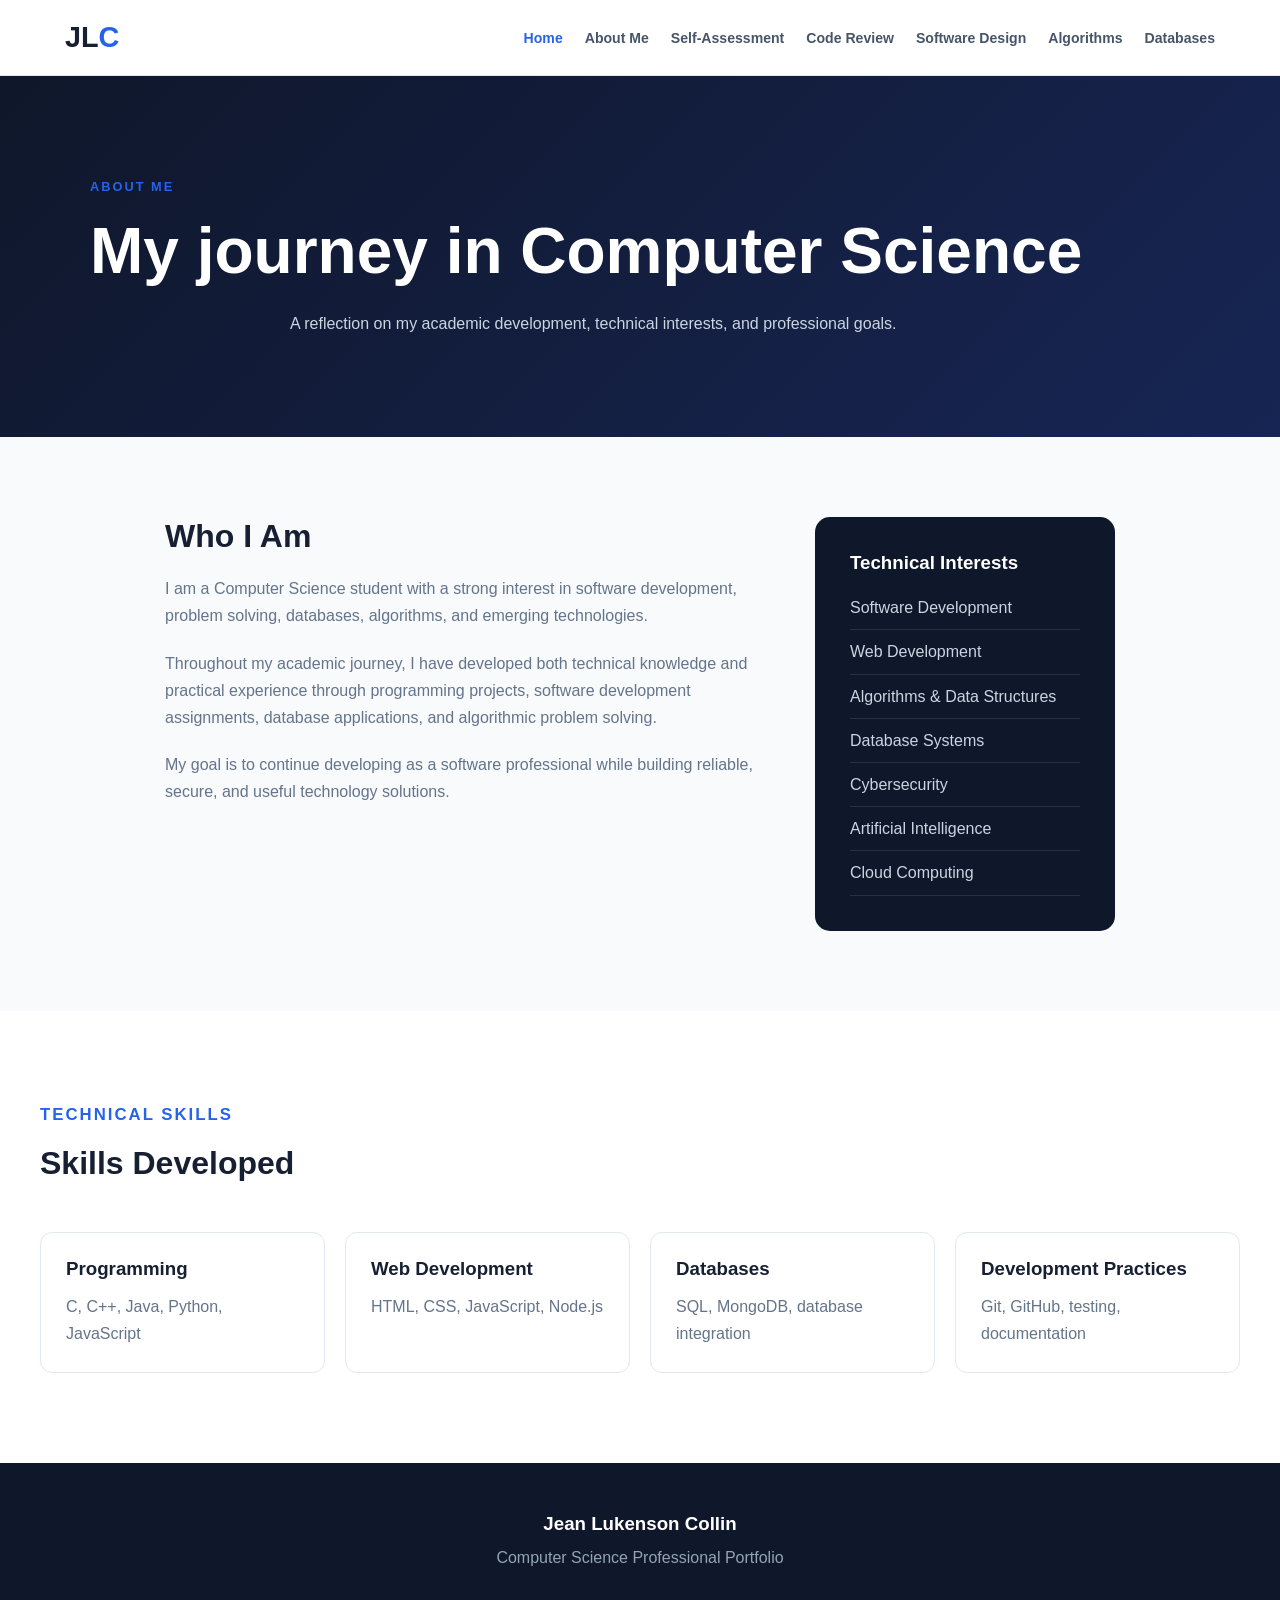
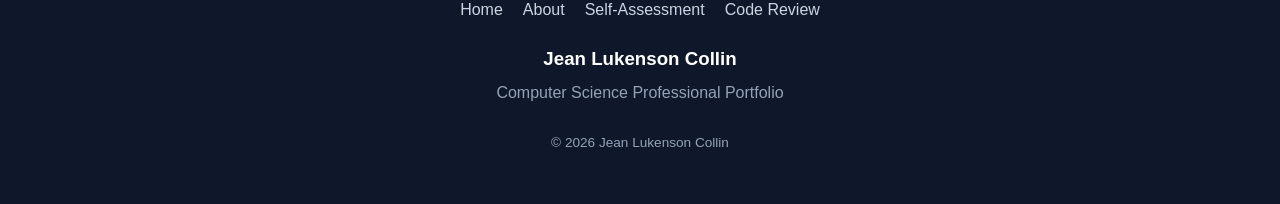
==== about.html @ 2017b3c6 "Adding the html files" ====
<!DOCTYPE html>
<html lang="en">
<head>

    <meta charset="UTF-8">
    <meta name="viewport" content="width=device-width, initial-scale=1.0">

    <meta name="description"
          content="About Jean Lukenson Collin">

    <title>About Me | Jean Lukenson Collin</title>

    <link rel="stylesheet" href="css/style.css">

</head>

<body>

<header class="header">

    <nav class="navbar">

        <a href="index.html" class="logo">
            JL<span>C</span>
        </a>

        <ul class="nav-links">
            <li><a href="index.html" class="active">Home</a></li>
            <li><a href="about.html">About Me</a></li>
            <li><a href="self-assessment.html">Self-Assessment</a></li>
            <li><a href="code-review.html">Code Review</a></li>
            <li><a href="software-design.html">Software Design</a></li>
            <li><a href="algorithms.html">Algorithms</a></li>
            <li><a href="databases.html">Databases</a></li>
        </ul>

    </nav>

</header>


<main>

<section class="page-hero">

<p class="eyebrow">ABOUT ME</p>

<h1>
My journey in Computer Science
</h1>

<p>
A reflection on my academic development, technical interests,
and professional goals.
</p>

</section>


<section class="content-section">

<div class="content-grid">

<div>

<h2>Who I Am</h2>

<p>
I am a Computer Science student with a strong interest in software
development, problem solving, databases, algorithms, and emerging
technologies.
</p>

<p>
Throughout my academic journey, I have developed both technical
knowledge and practical experience through programming projects,
software development assignments, database applications, and
algorithmic problem solving.
</p>

<p>
My goal is to continue developing as a software professional while
building reliable, secure, and useful technology solutions.
</p>

</div>


<div class="profile-box">

<h3>Technical Interests</h3>

<ul class="skill-list">

<li>Software Development</li>
<li>Web Development</li>
<li>Algorithms & Data Structures</li>
<li>Database Systems</li>
<li>Cybersecurity</li>
<li>Artificial Intelligence</li>
<li>Cloud Computing</li>

</ul>

</div>

</div>

</section>


<section class="section light-section">

<div class="section-heading">

<p class="eyebrow">TECHNICAL SKILLS</p>

<h2>Skills Developed</h2>

</div>


<div class="skills-grid">

<div class="skill-item">
<h3>Programming</h3>
<p>C, C++, Java, Python, JavaScript</p>
</div>

<div class="skill-item">
<h3>Web Development</h3>
<p>HTML, CSS, JavaScript, Node.js</p>
</div>

<div class="skill-item">
<h3>Databases</h3>
<p>SQL, MongoDB, database integration</p>
</div>

<div class="skill-item">
<h3>Development Practices</h3>
<p>Git, GitHub, testing, documentation</p>
</div>

</div>

</section>

</main>


<footer class="footer">

    <div>
        <h3>Jean Lukenson Collin</h3>
        <p>Computer Science Professional Portfolio</p>
    </div>

    <div class="footer-links">
        <a href="index.html">Home</a>
        <a href="about.html">About</a>
        <a href="self-assessment.html">Self-Assessment</a>
        <a href="code-review.html">Code Review</a>
    </div>
    
    <h3>Jean Lukenson Collin</h3>
    
    <p>
        Computer Science Professional Portfolio
</p>

<p class="copyright">
© 2026 Jean Lukenson Collin
</p>

</footer>

</body>
</html>
---- css/style.css ----
/* =========================================
   GLOBAL
========================================= */

* {
    margin: 0;
    padding: 0;
    box-sizing: border-box;
}

html {
    scroll-behavior: smooth;
}

body {
    font-family: Arial, Helvetica, sans-serif;
    line-height: 1.7;
    background: #f8fafc;
    color: #172033;
}

a {
    text-decoration: none;
}

p {
    color: #64748b;
}

h1,
h2,
h3 {
    line-height: 1.2;
}

h2 {
    font-size: 2rem;
    margin-bottom: 20px;
}

h3 {
    margin-bottom: 12px;
}


/* =========================================
   HEADER
========================================= */

.header {
    position: sticky;
    top: 0;
    z-index: 1000;
    background: rgba(255, 255, 255, 0.95);
    border-bottom: 1px solid #e2e8f0;
    backdrop-filter: blur(12px);
}

.navbar {
    max-width: 1200px;
    margin: auto;
    min-height: 75px;
    padding: 0 25px;

    display: flex;
    align-items: center;
    justify-content: space-between;
}

.logo {
    font-size: 1.8rem;
    font-weight: 800;
    color: #172033;
}

.logo span {
    color: #2563eb;
}

.nav-links {
    list-style: none;

    display: flex;
    align-items: center;
    gap: 22px;
}

.nav-links a {
    color: #475569;
    font-size: 0.88rem;
    font-weight: 600;

    transition: 0.3s;
}

.nav-links a:hover,
.nav-links a.active {
    color: #2563eb;
}


/* =========================================
   HERO
========================================= */

.hero {
    min-height: 650px;

    display: flex;
    align-items: center;

    background:
        radial-gradient(
            circle at top right,
            rgba(37, 99, 235, 0.18),
            transparent 35%
        ),
        linear-gradient(
            135deg,
            #0f172a,
            #172554
        );

    color: white;
}

.hero-content {
    max-width: 1200px;
    width: 100%;
    margin: auto;
    padding: 80px 25px;
}

.eyebrow {
    color: #2563eb;
    font-size: 0.8rem;
    font-weight: 800;
    letter-spacing: 2px;
    margin-bottom: 15px;
}

.hero .eyebrow {
    color: #93c5fd;
}

.hero h1 {
    max-width: 850px;
    font-size: clamp(3rem, 7vw, 5.5rem);
    margin-bottom: 30px;
}

.hero h1 span {
    color: #60a5fa;
}

.hero-description {
    max-width: 700px;
    font-size: 1.15rem;
    color: #cbd5e1;
    margin-bottom: 35px;
}


/* =========================================
   BUTTONS
========================================= */

.hero-buttons {
    display: flex;
    gap: 15px;
    flex-wrap: wrap;
}

.btn {
    display: inline-block;

    padding: 13px 22px;

    border-radius: 8px;

    font-weight: 700;

    transition: 0.3s;
}

.btn-primary {
    background: #2563eb;
    color: white;
}

.btn-primary:hover {
    background: #1d4ed8;
    transform: translateY(-2px);
}

.btn-secondary {
    background: white;
    color: #172033;
    border: 1px solid #cbd5e1;
}

.btn-secondary:hover {
    border-color: #2563eb;
    color: #2563eb;
    transform: translateY(-2px);
}


/* =========================================
   SECTIONS
========================================= */

.section {
    max-width: 1200px;
    margin: auto;
    padding: 90px 25px;
}

.section-heading {
    max-width: 700px;
    margin-bottom: 50px;
}

.section-heading p {
    font-size: 1.05rem;
}


/* =========================================
   CARDS
========================================= */

.cards {
    display: grid;
    grid-template-columns:
        repeat(3, 1fr);

    gap: 25px;
}

.card {
    background: white;

    border: 1px solid #e2e8f0;

    border-radius: 15px;

    padding: 35px;

    box-shadow:
        0 10px 30px rgba(15, 23, 42, 0.05);

    transition: 0.3s;
}

.card:hover {
    transform: translateY(-8px);

    box-shadow:
        0 20px 40px rgba(15, 23, 42, 0.10);
}

.card-number {
    font-size: 0.8rem;
    font-weight: 800;
    color: #2563eb;

    margin-bottom: 25px;
}

.card h3 {
    font-size: 1.35rem;
}

.card p {
    margin-bottom: 25px;
}

.card-link {
    color: #2563eb;
    font-weight: 700;
}


/* =========================================
   STATS
========================================= */

.stats-section {
    background: #eef4ff;
    padding: 55px 25px;
}

.stats {
    max-width: 900px;
    margin: auto;

    display: grid;
    grid-template-columns:
        repeat(3, 1fr);

    text-align: center;
}

.stats strong {
    display: block;

    font-size: 2.5rem;

    color: #2563eb;
}

.stats span {
    color: #64748b;
}


/* =========================================
   PAGE HERO
========================================= */

.page-hero {
    background:
        linear-gradient(
            135deg,
            #0f172a,
            #172554
        );

    color: white;

    padding: 100px 25px;
}

.page-hero > * {
    max-width: 1100px;
    margin-left: auto;
    margin-right: auto;
}

.page-hero h1 {
    font-size: clamp(2.5rem, 5vw, 4rem);
    margin-bottom: 20px;
}

.page-hero p:not(.eyebrow) {
    color: #cbd5e1;
    max-width: 700px;
}


/* =========================================
   CONTENT
========================================= */

.content-section {
    max-width: 1000px;
    margin: auto;
    padding: 80px 25px;
}

.content-section p {
    margin-bottom: 20px;
}

.content-section h2 {
    margin-top: 45px;
}

.content-section h2:first-child {
    margin-top: 0;
}


/* =========================================
   ABOUT GRID
========================================= */

.content-grid {
    display: grid;
    grid-template-columns:
        2fr 1fr;

    gap: 50px;
}

.profile-box {
    background: #0f172a;

    padding: 35px;

    border-radius: 15px;

    color: white;
}

.profile-box h3 {
    color: white;
}

.skill-list {
    list-style: none;
}

.skill-list li {
    color: #cbd5e1;

    padding: 8px 0;

    border-bottom: 1px solid
        rgba(255,255,255,0.1);
}


/* =========================================
   LIGHT SECTION
========================================= */

.light-section {
    max-width: none;

    background: white;
}

.light-section > * {
    max-width: 1200px;
    margin-left: auto;
    margin-right: auto;
}


/* =========================================
   SKILLS
========================================= */

.skills-grid {
    display: grid;

    grid-template-columns:
        repeat(4, 1fr);

    gap: 20px;

    margin-top: 30px;
}

.skill-item {
    padding: 25px;

    background: white;

    border: 1px solid #e2e8f0;

    border-radius: 12px;
}

.skill-item h3 {
    color: #172033;
}


/* =========================================
   ARTIFACTS
========================================= */

.artifact-section {
    max-width: 1200px;

    margin: auto;

    padding: 80px 25px;

    display: grid;

    grid-template-columns:
        repeat(3, 1fr);

    gap: 25px;
}

.artifact-card {
    background: white;

    border: 1px solid #e2e8f0;

    border-radius: 15px;

    padding: 35px;

    box-shadow:
        0 10px 30px rgba(15, 23, 42, 0.05);
}

.artifact-card.featured {
    border: 2px solid #2563eb;

    box-shadow:
        0 15px 35px rgba(37, 99, 235, 0.12);
}

.artifact-icon {
    width: 50px;
    height: 50px;

    display: flex;
    align-items: center;
    justify-content: center;

    border-radius: 10px;

    background: #eff6ff;

    color: #2563eb;

    font-weight: 800;

    margin-bottom: 25px;
}

.artifact-card p {
    margin-bottom: 25px;
}


/* =========================================
   VIDEO
========================================= */

.video-container {
    position: relative;

    width: 100%;

    padding-bottom: 56.25%;

    height: 0;

    overflow: hidden;

    border-radius: 15px;

    background: #0f172a;

    margin-bottom: 50px;
}

.video-container iframe,
.video-container video {
    position: absolute;
    width: 100%;
    height: 100%;
    left: 0;
    top: 0;
    border: none;
    object-fit: contain;
}


/* =========================================
   FOOTER
========================================= */

.footer {
    background: #0f172a;

    color: white;

    padding: 50px 25px;

    text-align: center;
}

.footer h3 {
    margin-bottom: 8px;
}

.footer p {
    color: #94a3b8;
}

.footer-links {
    display: flex;

    justify-content: center;

    gap: 20px;

    flex-wrap: wrap;

    margin: 25px 0;
}

.footer-links a {
    color: #cbd5e1;
}

.footer-links a:hover {
    color: #60a5fa;
}

.copyright {
    margin-top: 25px;

    font-size: 0.85rem;
}


/* =========================================
   RESPONSIVE
========================================= */

@media (max-width: 1000px) {

    .nav-links {
        gap: 12px;
    }

    .cards,
    .artifact-section {
        grid-template-columns: 1fr;
    }

    .skills-grid {
        grid-template-columns:
            repeat(2, 1fr);
    }

}


@media (max-width: 750px) {

    .navbar {
        flex-direction: column;

        padding: 18px;
    }

    .nav-links {
        flex-wrap: wrap;

        justify-content: center;

        margin-top: 15px;
    }

    .hero {
        min-height: auto;
    }

    .hero h1 {
        font-size: 3rem;
    }

    .content-grid {
        grid-template-columns: 1fr;
    }

    .stats {
        grid-template-columns: 1fr;

        gap: 30px;
    }

}


@media (max-width: 500px) {

    .hero h1 {
        font-size: 2.4rem;
    }

    .skills-grid {
        grid-template-columns: 1fr;
    }

    .hero-buttons {
        flex-direction: column;
    }

    .hero-buttons .btn {
        text-align: center;
    }

}

/* =========================================
   CUSTOM VIDEO CONTROLS BUTTONS
========================================= */

.video-controls-buttons {
    display: flex;
    justify-content: center;
    gap: 15px;
    margin-top: -30px; /* Aligne les boutons juste sous l'espace de la vidéo */
    margin-bottom: 30px;
}

.video-controls-buttons .btn {
    cursor: pointer;
    font-size: 0.9rem;
    padding: 10px 18px;
    box-shadow: 0 4px 6px rgba(0, 0, 0, 0.05);
}
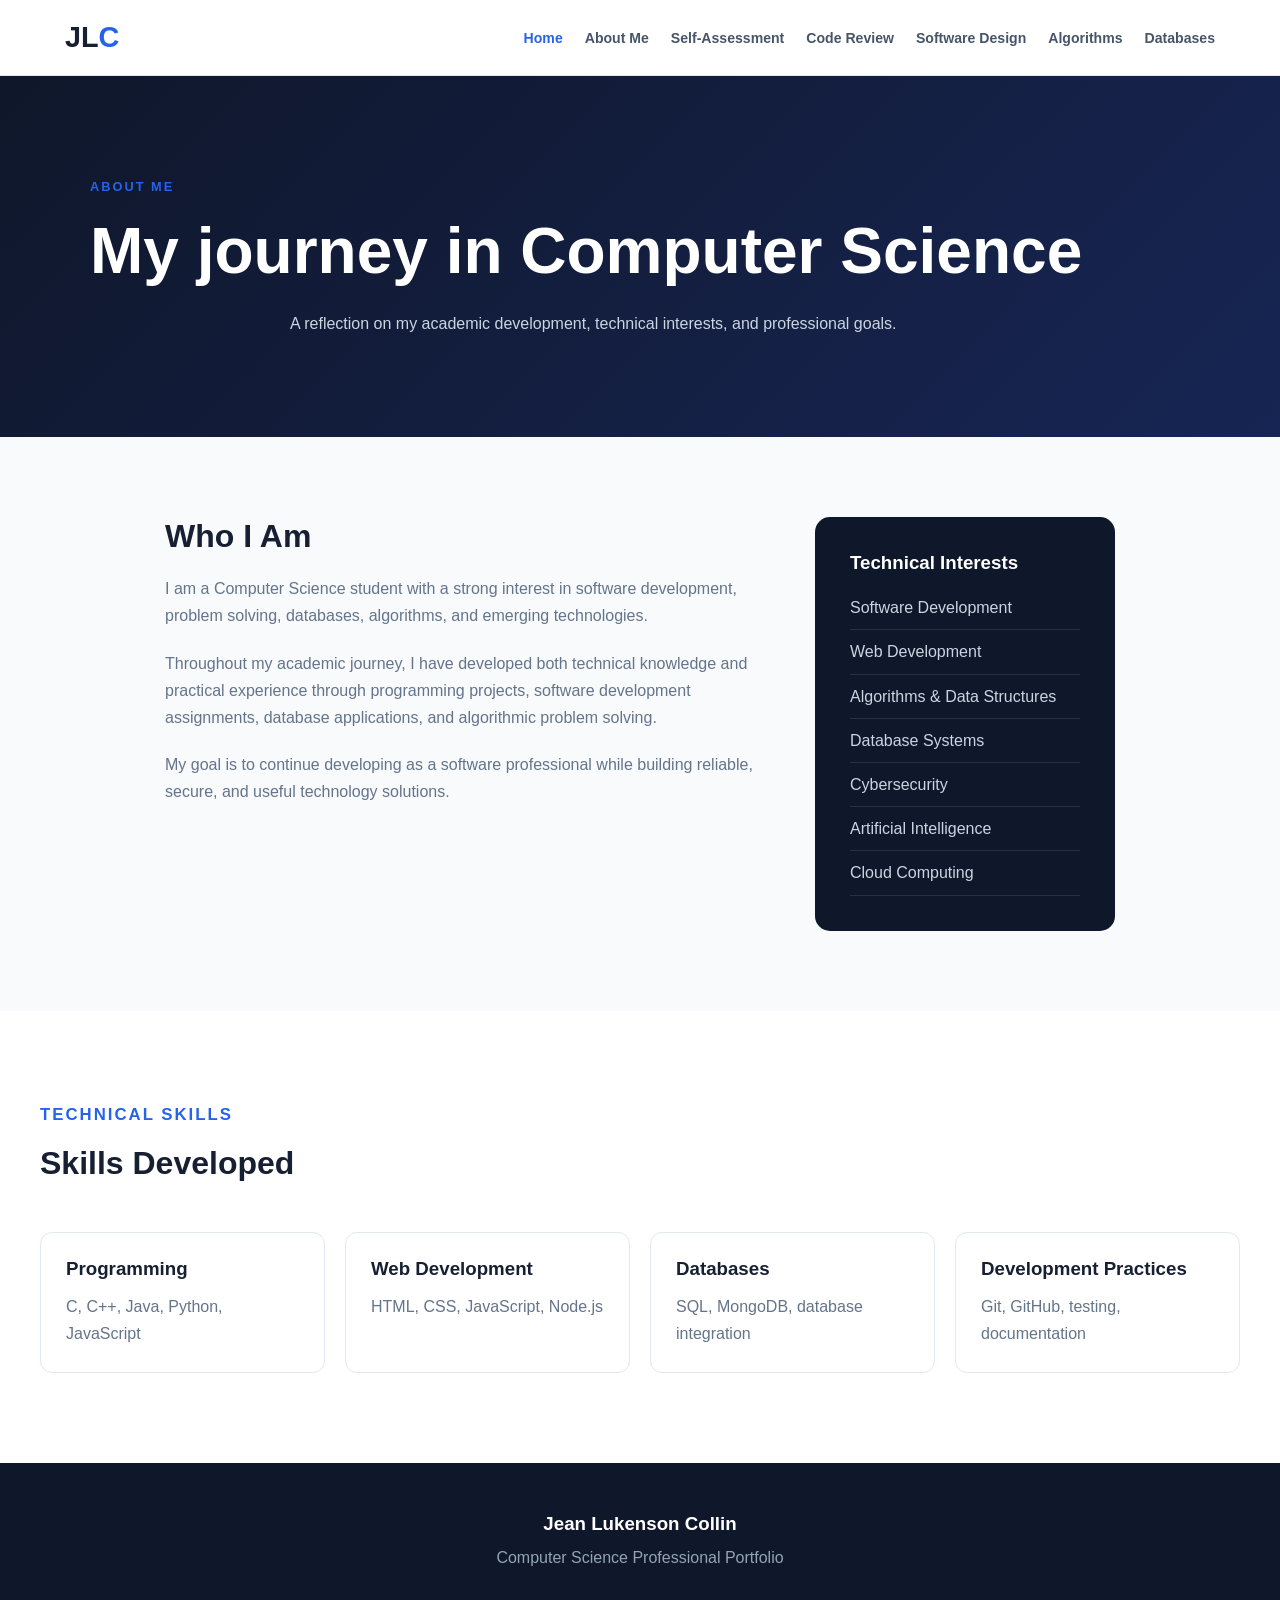
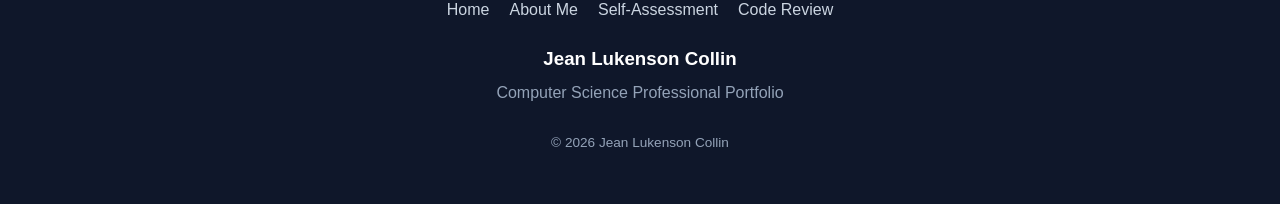
==== commit 8003813f: "Fixing header and footer html files" ====
--- a/about.html
+++ b/about.html
@@ -1,17 +1,15 @@
 <!DOCTYPE html>
 <html lang="en">
 <head>
-
     <meta charset="UTF-8">
     <meta name="viewport" content="width=device-width, initial-scale=1.0">
 
     <meta name="description"
-          content="About Jean Lukenson Collin">
+          content="Computer Science professional portfolio of Jean Lukenson Collin">
 
-    <title>About Me | Jean Lukenson Collin</title>
+    <title>Jean Lukenson Collin | Computer Science Portfolio</title>
 
     <link rel="stylesheet" href="css/style.css">
-
 </head>
 
 <body>
@@ -158,7 +156,7 @@
 
     <div class="footer-links">
         <a href="index.html">Home</a>
-        <a href="about.html">About</a>
+        <a href="about.html">About Me</a>
         <a href="self-assessment.html">Self-Assessment</a>
         <a href="code-review.html">Code Review</a>
     </div>
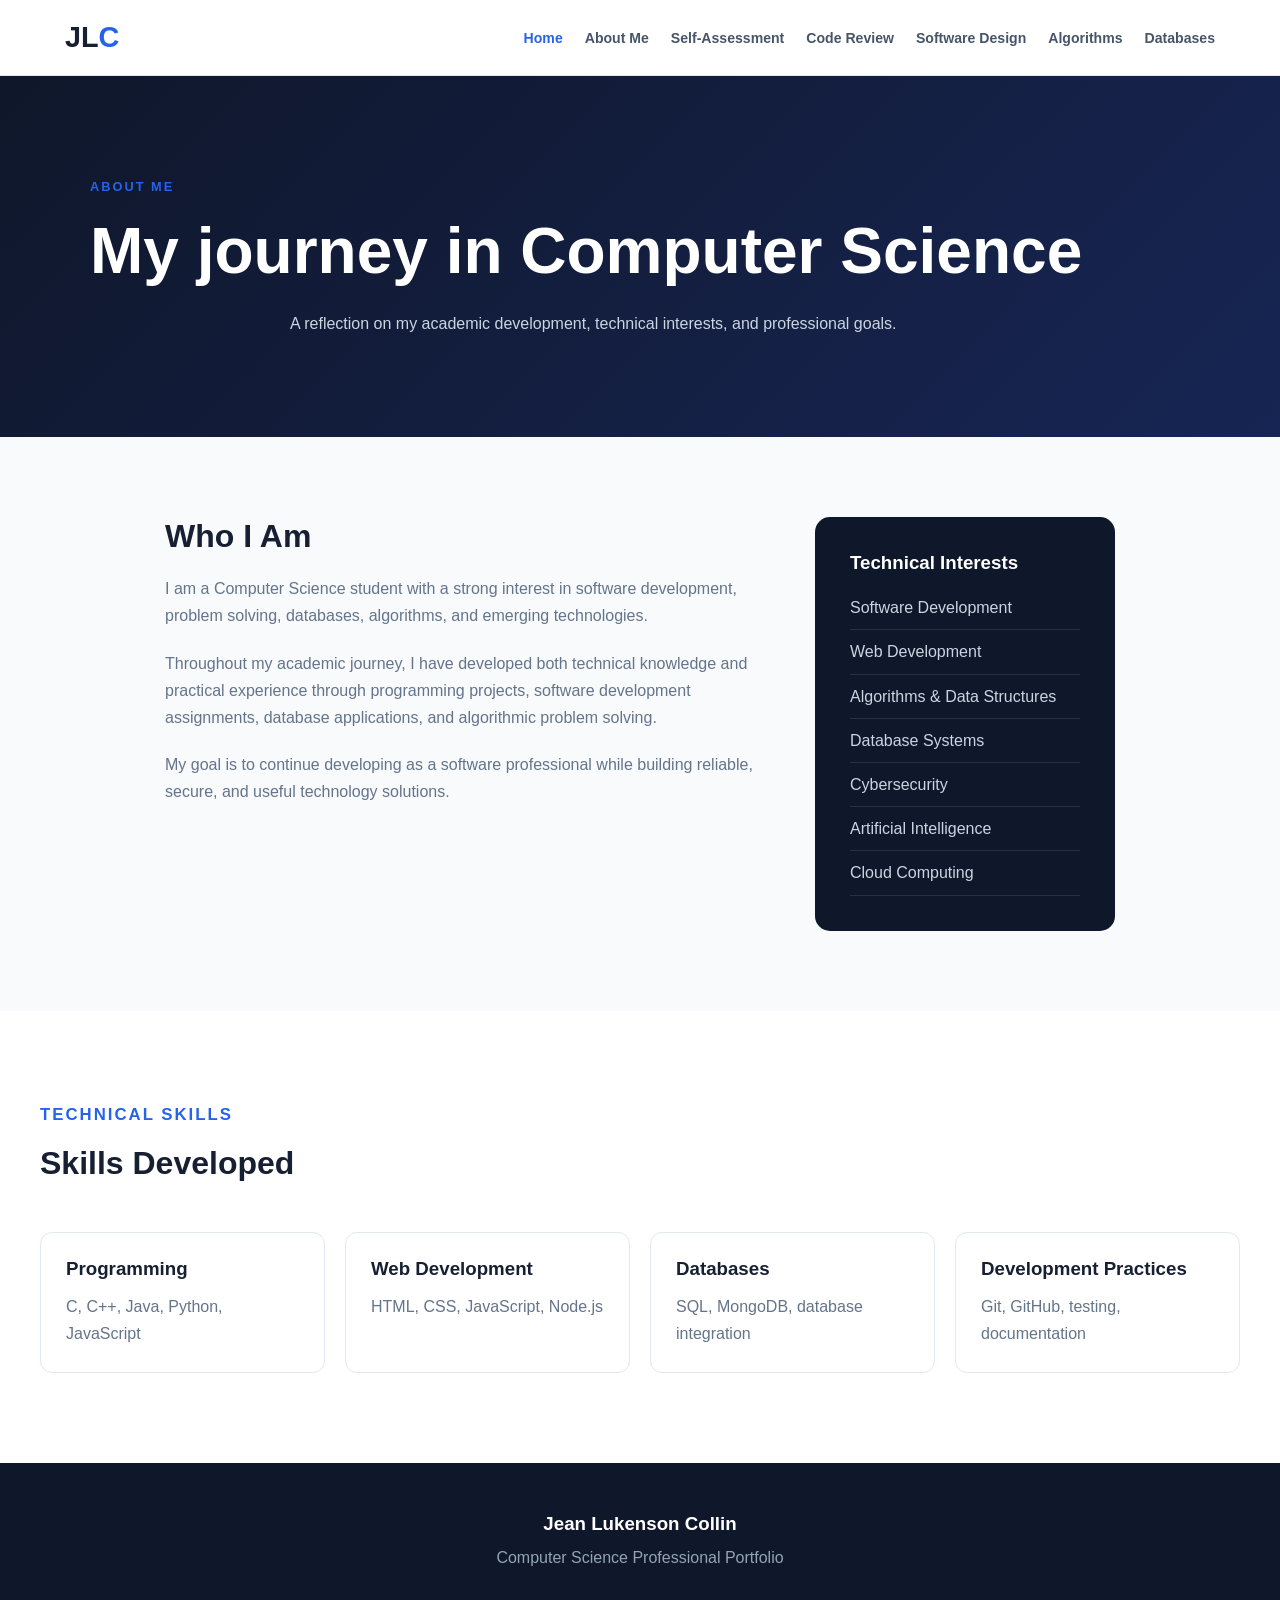
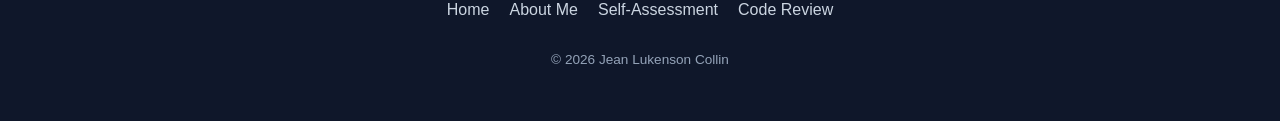
==== commit 72230b14: "Fixing header and footer html files" ====
--- a/about.html
+++ b/about.html
@@ -5,9 +5,9 @@
     <meta name="viewport" content="width=device-width, initial-scale=1.0">
 
     <meta name="description"
-          content="Computer Science professional portfolio of Jean Lukenson Collin">
+          content="About Jean Lukenson Collin">
 
-    <title>Jean Lukenson Collin | Computer Science Portfolio</title>
+    <title>About Me  | Jean Lukenson Collin </title>
 
     <link rel="stylesheet" href="css/style.css">
 </head>
@@ -161,12 +161,6 @@
         <a href="code-review.html">Code Review</a>
     </div>
     
-    <h3>Jean Lukenson Collin</h3>
-    
-    <p>
-        Computer Science Professional Portfolio
-</p>
-
 <p class="copyright">
 © 2026 Jean Lukenson Collin
 </p>
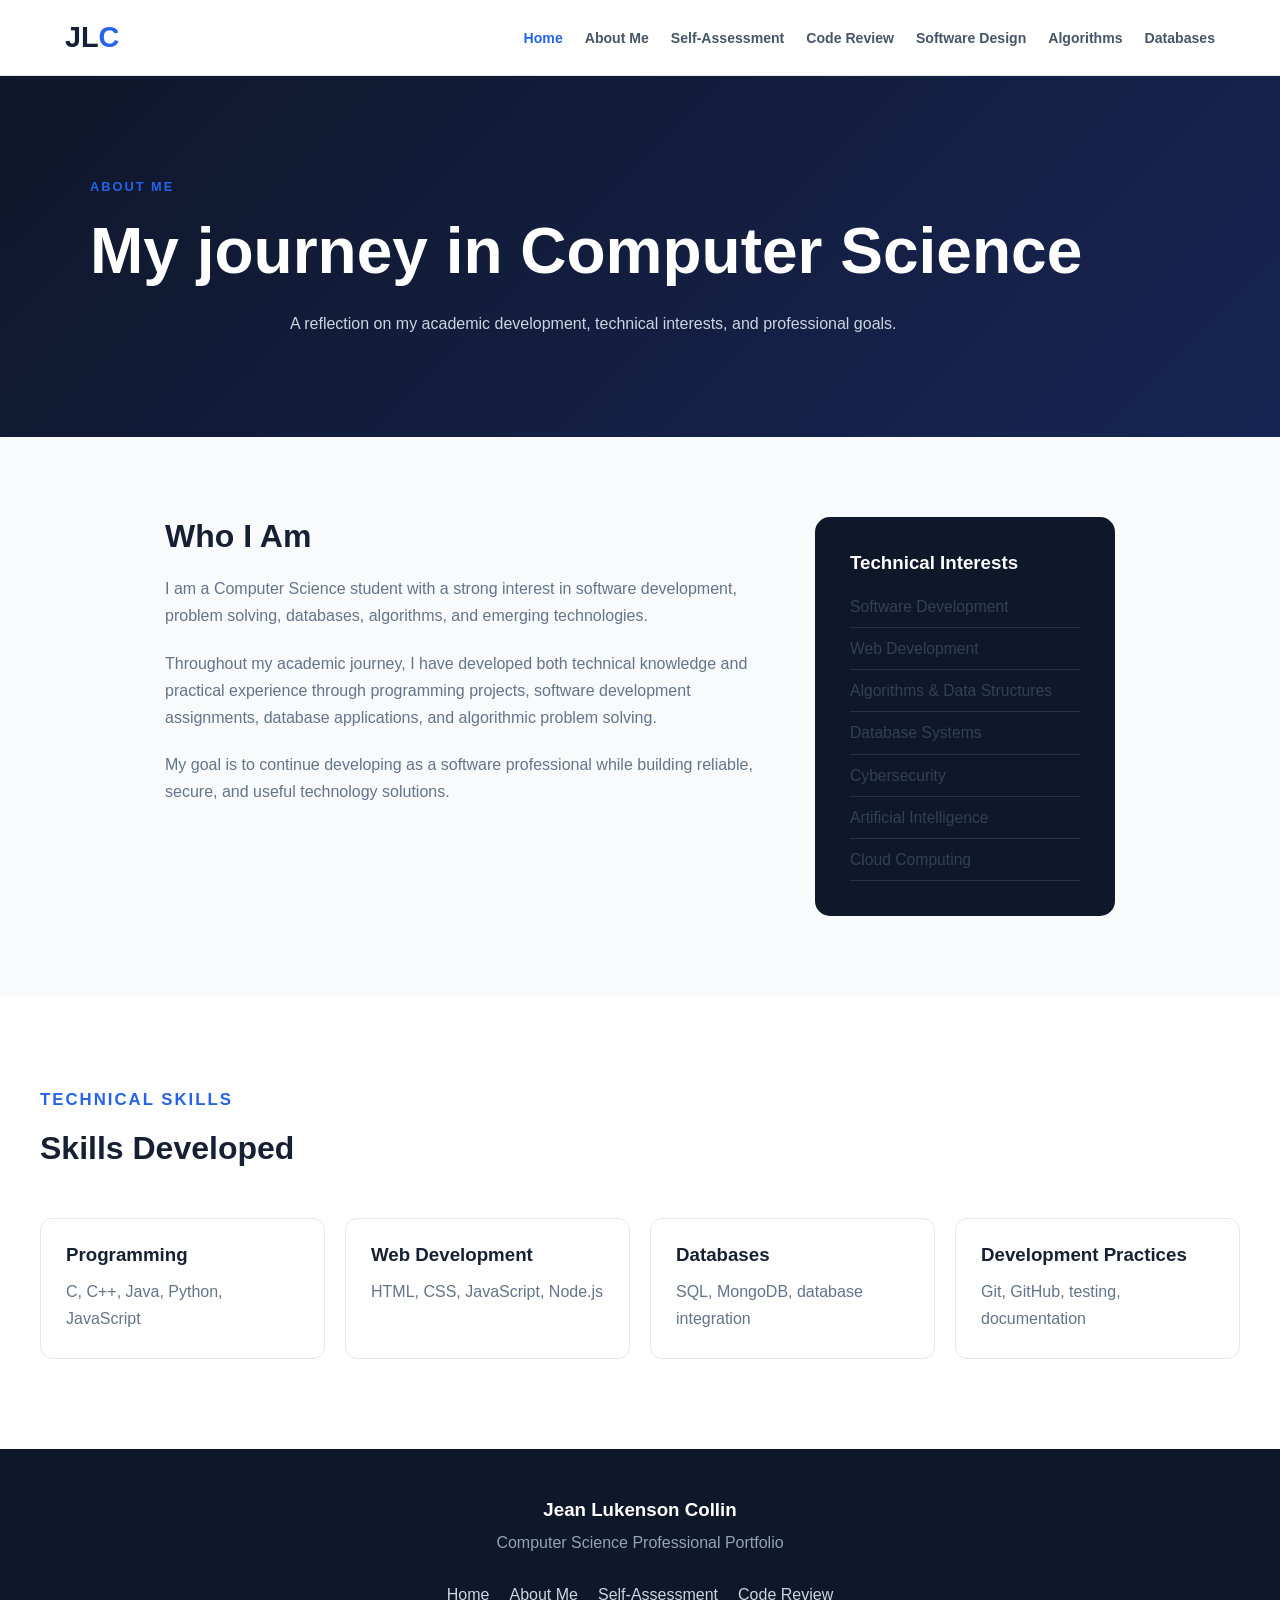
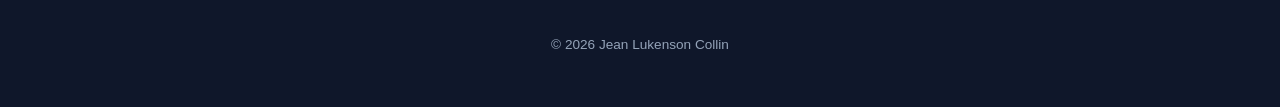
==== commit 54e9c364: "editing algorithm.html and style.css" ====
--- a/about.html
+++ b/about.html
@@ -1,171 +1,172 @@
 <!DOCTYPE html>
 <html lang="en">
+
 <head>
     <meta charset="UTF-8">
     <meta name="viewport" content="width=device-width, initial-scale=1.0">
 
-    <meta name="description"
-          content="About Jean Lukenson Collin">
+    <meta name="description" content="About Jean Lukenson Collin">
 
-    <title>About Me  | Jean Lukenson Collin </title>
+    <title>About Me | Jean Lukenson Collin </title>
 
     <link rel="stylesheet" href="css/style.css">
 </head>
 
 <body>
 
-<header class="header">
+    <header class="header">
 
-    <nav class="navbar">
+        <nav class="navbar">
 
-        <a href="index.html" class="logo">
-            JL<span>C</span>
-        </a>
+            <a href="index.html" class="logo">
+                JL<span>C</span>
+            </a>
 
-        <ul class="nav-links">
-            <li><a href="index.html" class="active">Home</a></li>
-            <li><a href="about.html">About Me</a></li>
-            <li><a href="self-assessment.html">Self-Assessment</a></li>
-            <li><a href="code-review.html">Code Review</a></li>
-            <li><a href="software-design.html">Software Design</a></li>
-            <li><a href="algorithms.html">Algorithms</a></li>
-            <li><a href="databases.html">Databases</a></li>
-        </ul>
+            <ul class="nav-links">
+                <li><a href="index.html" class="active">Home</a></li>
+                <li><a href="about.html">About Me</a></li>
+                <li><a href="self-assessment.html">Self-Assessment</a></li>
+                <li><a href="code-review.html">Code Review</a></li>
+                <li><a href="software-design.html">Software Design</a></li>
+                <li><a href="algorithms.html">Algorithms</a></li>
+                <li><a href="databases.html">Databases</a></li>
+            </ul>
 
-    </nav>
+        </nav>
 
-</header>
+    </header>
 
 
-<main>
+    <main>
 
-<section class="page-hero">
+        <section class="page-hero">
 
-<p class="eyebrow">ABOUT ME</p>
+            <p class="eyebrow">ABOUT ME</p>
 
-<h1>
-My journey in Computer Science
-</h1>
+            <h1>
+                My journey in Computer Science
+            </h1>
 
-<p>
-A reflection on my academic development, technical interests,
-and professional goals.
-</p>
+            <p>
+                A reflection on my academic development, technical interests,
+                and professional goals.
+            </p>
 
-</section>
+        </section>
 
 
-<section class="content-section">
+        <section class="content-section">
 
-<div class="content-grid">
+            <div class="content-grid">
 
-<div>
+                <div>
 
-<h2>Who I Am</h2>
+                    <h2>Who I Am</h2>
 
-<p>
-I am a Computer Science student with a strong interest in software
-development, problem solving, databases, algorithms, and emerging
-technologies.
-</p>
+                    <p>
+                        I am a Computer Science student with a strong interest in software
+                        development, problem solving, databases, algorithms, and emerging
+                        technologies.
+                    </p>
 
-<p>
-Throughout my academic journey, I have developed both technical
-knowledge and practical experience through programming projects,
-software development assignments, database applications, and
-algorithmic problem solving.
-</p>
+                    <p>
+                        Throughout my academic journey, I have developed both technical
+                        knowledge and practical experience through programming projects,
+                        software development assignments, database applications, and
+                        algorithmic problem solving.
+                    </p>
 
-<p>
-My goal is to continue developing as a software professional while
-building reliable, secure, and useful technology solutions.
-</p>
+                    <p>
+                        My goal is to continue developing as a software professional while
+                        building reliable, secure, and useful technology solutions.
+                    </p>
 
-</div>
+                </div>
 
 
-<div class="profile-box">
+                <div class="profile-box">
 
-<h3>Technical Interests</h3>
+                    <h3>Technical Interests</h3>
 
-<ul class="skill-list">
+                    <ul class="skill-list">
 
-<li>Software Development</li>
-<li>Web Development</li>
-<li>Algorithms & Data Structures</li>
-<li>Database Systems</li>
-<li>Cybersecurity</li>
-<li>Artificial Intelligence</li>
-<li>Cloud Computing</li>
+                        <li>Software Development</li>
+                        <li>Web Development</li>
+                        <li>Algorithms & Data Structures</li>
+                        <li>Database Systems</li>
+                        <li>Cybersecurity</li>
+                        <li>Artificial Intelligence</li>
+                        <li>Cloud Computing</li>
 
-</ul>
+                    </ul>
 
-</div>
+                </div>
 
-</div>
+            </div>
 
-</section>
+        </section>
 
 
-<section class="section light-section">
+        <section class="section light-section">
 
-<div class="section-heading">
+            <div class="section-heading">
 
-<p class="eyebrow">TECHNICAL SKILLS</p>
+                <p class="eyebrow">TECHNICAL SKILLS</p>
 
-<h2>Skills Developed</h2>
+                <h2>Skills Developed</h2>
 
-</div>
+            </div>
 
 
-<div class="skills-grid">
+            <div class="skills-grid">
 
-<div class="skill-item">
-<h3>Programming</h3>
-<p>C, C++, Java, Python, JavaScript</p>
-</div>
+                <div class="skill-item">
+                    <h3>Programming</h3>
+                    <p>C, C++, Java, Python, JavaScript</p>
+                </div>
 
-<div class="skill-item">
-<h3>Web Development</h3>
-<p>HTML, CSS, JavaScript, Node.js</p>
-</div>
+                <div class="skill-item">
+                    <h3>Web Development</h3>
+                    <p>HTML, CSS, JavaScript, Node.js</p>
+                </div>
 
-<div class="skill-item">
-<h3>Databases</h3>
-<p>SQL, MongoDB, database integration</p>
-</div>
+                <div class="skill-item">
+                    <h3>Databases</h3>
+                    <p>SQL, MongoDB, database integration</p>
+                </div>
 
-<div class="skill-item">
-<h3>Development Practices</h3>
-<p>Git, GitHub, testing, documentation</p>
-</div>
+                <div class="skill-item">
+                    <h3>Development Practices</h3>
+                    <p>Git, GitHub, testing, documentation</p>
+                </div>
 
-</div>
+            </div>
 
-</section>
+        </section>
 
-</main>
+    </main>
 
 
-<footer class="footer">
+    <footer class="footer">
 
-    <div>
-        <h3>Jean Lukenson Collin</h3>
-        <p>Computer Science Professional Portfolio</p>
-    </div>
+        <div>
+            <h3>Jean Lukenson Collin</h3>
+            <p>Computer Science Professional Portfolio</p>
+        </div>
 
-    <div class="footer-links">
-        <a href="index.html">Home</a>
-        <a href="about.html">About Me</a>
-        <a href="self-assessment.html">Self-Assessment</a>
-        <a href="code-review.html">Code Review</a>
-    </div>
-    
-<p class="copyright">
-© 2026 Jean Lukenson Collin
-</p>
+        <div class="footer-links">
+            <a href="index.html">Home</a>
+            <a href="about.html">About Me</a>
+            <a href="self-assessment.html">Self-Assessment</a>
+            <a href="code-review.html">Code Review</a>
+        </div>
 
-</footer>
+        <p class="copyright">
+            © 2026 Jean Lukenson Collin
+        </p>
+
+    </footer>
 
 </body>
+
 </html>
--- a/css/style.css
+++ b/css/style.css
@@ -110,16 +110,12 @@
     align-items: center;
 
     background:
-        radial-gradient(
-            circle at top right,
+        radial-gradient(circle at top right,
             rgba(37, 99, 235, 0.18),
-            transparent 35%
-        ),
-        linear-gradient(
-            135deg,
+            transparent 35%),
+        linear-gradient(135deg,
             #0f172a,
-            #172554
-        );
+            #172554);
 
     color: white;
 }
@@ -321,18 +317,16 @@
 
 .page-hero {
     background:
-        linear-gradient(
-            135deg,
+        linear-gradient(135deg,
             #0f172a,
-            #172554
-        );
+            #172554);
 
     color: white;
 
     padding: 100px 25px;
 }
 
-.page-hero > * {
+.page-hero>* {
     max-width: 1100px;
     margin-left: auto;
     margin-right: auto;
@@ -407,8 +401,7 @@
 
     padding: 8px 0;
 
-    border-bottom: 1px solid
-        rgba(255,255,255,0.1);
+    border-bottom: 1px solid rgba(255, 255, 255, 0.1);
 }
 
 
@@ -422,7 +415,7 @@
     background: white;
 }
 
-.light-section > * {
+.light-section>* {
     max-width: 1200px;
     margin-left: auto;
     margin-right: auto;
@@ -693,7 +686,8 @@
     display: flex;
     justify-content: center;
     gap: 15px;
-    margin-top: -30px; /* Aligne les boutons juste sous l'espace de la vidéo */
+    margin-top: -30px;
+    /* Aligne les boutons juste sous l'espace de la vidéo */
     margin-bottom: 30px;
 }
 
@@ -703,3 +697,44 @@
     padding: 10px 18px;
     box-shadow: 0 4px 6px rgba(0, 0, 0, 0.05);
 }
+
+
+
+
+
+/* =========================================
+   FIX CONTRAST & READABILITY (Listes & Textes)
+========================================= */
+
+/* Améliore le contraste du texte des puces */
+.skill-list li {
+    color: #334155 !important;
+    /* Gris foncé lisible */
+    font-size: 0.98rem;
+    line-height: 1.6;
+}
+
+/* Accentue la couleur des titres en gras dans les listes */
+.skill-list li strong {
+    color: #0f172a !important;
+    /* Bleu/Gris nuit très sombre */
+    font-weight: 700;
+}
+
+/* Lisibilité des sous-listes (rotations LL, RR, LR, RL) */
+.skill-list ul li {
+    color: #475569 !important;
+    margin-top: 6px;
+}
+
+/* Optimisation visuelle du bloc de métriques */
+.stats-section .stats strong {
+    font-size: 2.2rem;
+    font-weight: 800;
+    color: #2563eb;
+}
+
+.stats-section .stats span {
+    color: #475569;
+    font-weight: 600;
+}
